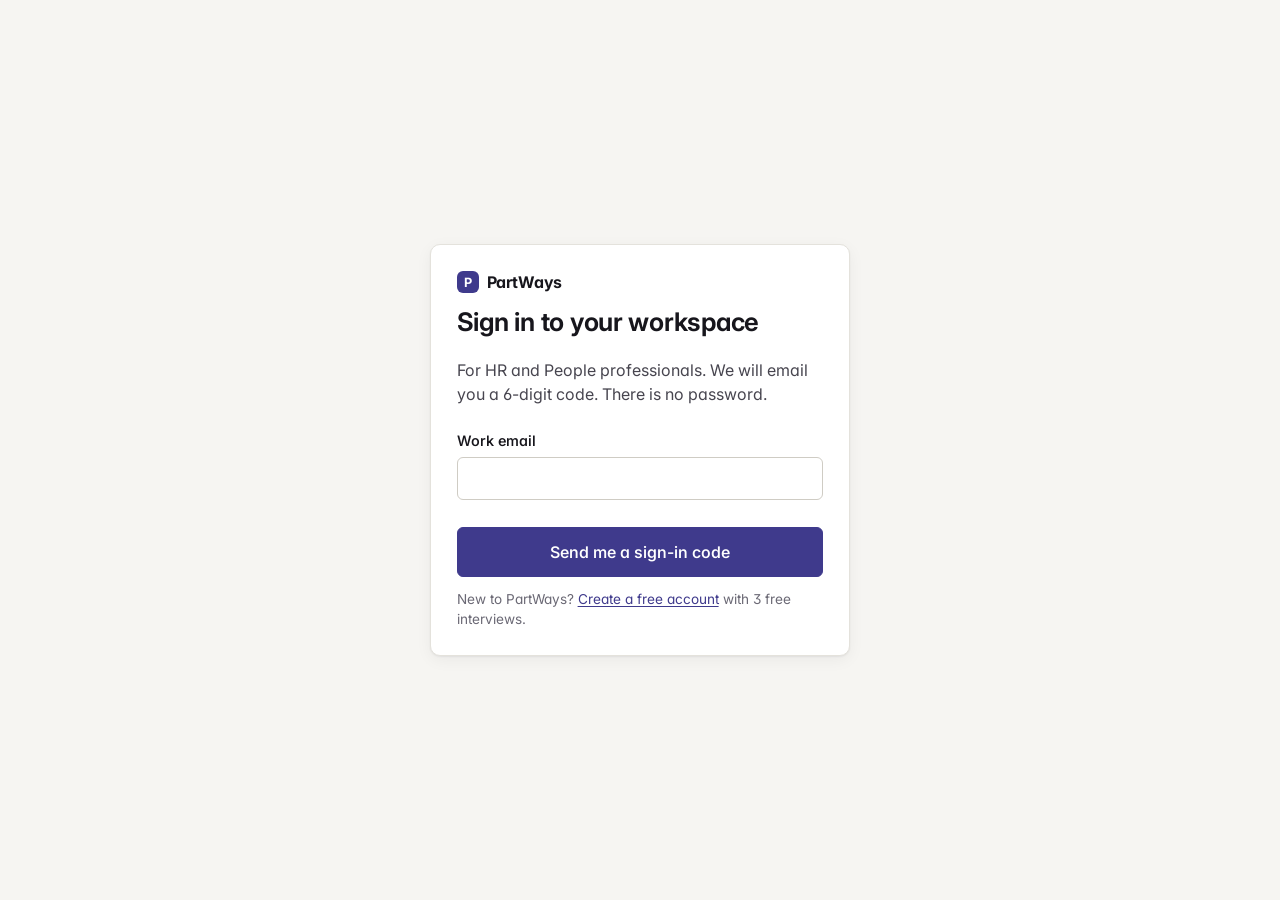
==== hr/index.html @ f2185829 "first commit Co-Authored-By: Claude Opus 5.5 <noreply@anthropic.com>" ====
<!doctype html>
<html lang="en">
<head>
  <meta charset="utf-8">
  <meta name="viewport" content="width=device-width, initial-scale=1">
  <title>PartWays workspace</title>
  <link rel="preconnect" href="https://fonts.googleapis.com">
  <link rel="stylesheet" href="https://fonts.googleapis.com/css2?family=Inter:wght@400;500;600;700&display=swap">
  <link rel="stylesheet" href="/css/base.css">
  <link rel="stylesheet" href="/css/hr.css">
  <link rel="icon" href="/favicon.svg" type="image/svg+xml">
</head>
<body>
  <a class="skip" href="#main">Skip to content</a>
  <div id="app"><main id="main" class="page"><p class="muted" style="padding:3rem 0">Loading…</p></main></div>
  <script type="module" src="/js/hr/app.js"></script>
</body>
</html>
---- css/base.css ----
/* PartWays design tokens and components. Plain CSS, light and dark. */
:root {
  color-scheme: light;
  --bg: #f6f5f2;
  --surface: #fcfcfb;
  --panel: #ffffff;
  --panel-2: #f2f1ee;
  --line: #e4e2dc;
  --line-strong: #cfccc4;
  --ink: #17161c;
  --ink-2: #47454f;
  --muted: #6b6975;
  --accent: #3f3a8c;
  --accent-ink: #ffffff;
  --accent-soft: #ecebf7;
  --brand: #0f766e;
  --focus: #2a78d6;
  --good: #0a7a0a;
  --good-soft: #e5f4e5;
  --warn: #8a5a00;
  --warn-soft: #fdf3dc;
  --bad: #b42323;
  --bad-soft: #fbe9e9;
  --info-soft: #e8f0fb;
  --demo: #9a3412;
  --demo-soft: #fff1e6;
  --series-1: #2a78d6;
  --series-2: #eb6834;
  --series-pos: #2a78d6;
  --series-neg: #e34948;
  --series-mixed: #6250d6;
  --series-neutral: #b5b3ad;
  --track: #ecebe7;
  --shadow: 0 1px 2px rgba(20, 18, 30, .06), 0 4px 16px rgba(20, 18, 30, .05);
  --radius: 10px;
  --radius-sm: 6px;
  --font: "Inter", system-ui, -apple-system, "Segoe UI", Roboto, sans-serif;
  --text-scale: 1;
}
@media (prefers-color-scheme: dark) {
  :root:not([data-theme="light"]) {
    color-scheme: dark;
    --bg: #121215; --surface: #1a1a19; --panel: #1f1f23; --panel-2: #26262b; --line: #34343a; --line-strong: #46464e;
    --ink: #f0efec; --ink-2: #d2d0cb; --muted: #a3a19b; --accent: #9d97f0; --accent-ink: #121215; --accent-soft: #2a2850;
    --focus: #6da7ec; --good: #5fc95f; --good-soft: #1c2e1c; --warn: #f0c060; --warn-soft: #33290f; --bad: #f08080; --bad-soft: #3a1d1d;
    --info-soft: #1c2738; --demo: #f6a26b; --demo-soft: #36231a;
    --series-1: #3987e5; --series-2: #d95926; --series-pos: #3987e5; --series-neg: #e66767; --series-mixed: #9085e9; --series-neutral: #5f5e59; --track: #2c2c31;
    --shadow: 0 1px 2px rgba(0, 0, 0, .4);
  }
}
:root[data-theme="dark"] {
  color-scheme: dark;
  --bg: #121215; --surface: #1a1a19; --panel: #1f1f23; --panel-2: #26262b; --line: #34343a; --line-strong: #46464e;
  --ink: #f0efec; --ink-2: #d2d0cb; --muted: #a3a19b; --accent: #9d97f0; --accent-ink: #121215; --accent-soft: #2a2850;
  --focus: #6da7ec; --good: #5fc95f; --good-soft: #1c2e1c; --warn: #f0c060; --warn-soft: #33290f; --bad: #f08080; --bad-soft: #3a1d1d;
  --info-soft: #1c2738; --demo: #f6a26b; --demo-soft: #36231a;
  --series-1: #3987e5; --series-2: #d95926; --series-pos: #3987e5; --series-neg: #e66767; --series-mixed: #9085e9; --series-neutral: #5f5e59; --track: #2c2c31;
  --shadow: 0 1px 2px rgba(0, 0, 0, .4);
}

*, *::before, *::after { box-sizing: border-box; }
html { font-size: calc(16px * var(--text-scale)); -webkit-text-size-adjust: 100%; }
body { margin: 0; font-family: var(--font); color: var(--ink); background: var(--bg); line-height: 1.5; font-feature-settings: "cv11", "ss01"; }
h1, h2, h3, h4 { line-height: 1.25; margin: 0 0 .5rem; font-weight: 650; letter-spacing: -.01em; }
h1 { font-size: 1.6rem; } h2 { font-size: 1.25rem; } h3 { font-size: 1.05rem; } h4 { font-size: .95rem; }
p { margin: 0 0 .75rem; }
a { color: var(--accent); text-underline-offset: 2px; }
small, .small { font-size: .85rem; }
.muted { color: var(--muted); }
.ink2 { color: var(--ink-2); }
.num { font-variant-numeric: tabular-nums; }
:focus-visible { outline: 3px solid var(--focus); outline-offset: 2px; border-radius: 4px; }
.sr-only { position: absolute; width: 1px; height: 1px; padding: 0; margin: -1px; overflow: hidden; clip: rect(0 0 0 0); white-space: nowrap; border: 0; }
.skip { position: absolute; left: -999px; top: 8px; background: var(--panel); padding: 8px 12px; z-index: 100; }
.skip:focus { left: 8px; }
@media (prefers-reduced-motion: reduce) { *, *::before, *::after { animation-duration: .01ms !important; transition-duration: .01ms !important; } }

/* Buttons */
.btn { display: inline-flex; align-items: center; justify-content: center; gap: .45rem; min-height: 40px; padding: .5rem 1rem; border-radius: var(--radius-sm);
  border: 1px solid var(--line-strong); background: var(--panel); color: var(--ink); font: inherit; font-weight: 550; font-size: .95rem; cursor: pointer; text-decoration: none; white-space: nowrap; }
.btn:hover { background: var(--panel-2); }
.btn.primary { background: var(--accent); border-color: var(--accent); color: var(--accent-ink); }
.btn.primary:hover { filter: brightness(1.08); }
.btn.danger { color: var(--bad); border-color: color-mix(in srgb, var(--bad) 40%, var(--line)); }
.btn.ghost { border-color: transparent; background: transparent; }
.btn.ghost:hover { background: var(--panel-2); }
.btn.sm { min-height: 32px; padding: .25rem .65rem; font-size: .85rem; }
.btn.lg { min-height: 48px; padding: .75rem 1.4rem; font-size: 1rem; }
.btn[disabled], .btn[aria-disabled="true"] { opacity: .55; cursor: not-allowed; }
.ico { width: 1.2em; height: 1.2em; flex: none; vertical-align: -0.2em; }
.btn .ico { width: 1.1em; height: 1.1em; }
.linkbtn { background: none; border: 0; padding: 0; color: var(--accent); font: inherit; cursor: pointer; text-decoration: underline; text-underline-offset: 2px; }

/* Forms */
label { font-weight: 550; font-size: .9rem; }
.field { display: grid; gap: .3rem; margin-bottom: .9rem; }
.field .hint { font-size: .82rem; color: var(--muted); font-weight: 400; }
input[type=text], input[type=email], input[type=tel], input[type=date], input[type=number], input[type=search], select, textarea {
  font: inherit; color: var(--ink); background: var(--panel); border: 1px solid var(--line-strong); border-radius: var(--radius-sm); padding: .55rem .7rem; width: 100%; min-height: 40px; }
textarea { min-height: 90px; resize: vertical; line-height: 1.45; }
input:focus, select:focus, textarea:focus { outline: 2px solid var(--focus); outline-offset: 0; border-color: var(--focus); }
.check { display: flex; gap: .55rem; align-items: flex-start; font-weight: 450; }
.check input { margin-top: .25rem; width: 1.05rem; height: 1.05rem; accent-color: var(--accent); }
.otp { letter-spacing: .5em; font-size: 1.4rem; text-align: center; font-variant-numeric: tabular-nums; max-width: 14rem; }

/* Layout */
.row { display: flex; gap: .75rem; align-items: center; flex-wrap: wrap; }
.row.between { justify-content: space-between; }
.row.end { justify-content: flex-end; }
.stack { display: grid; gap: .75rem; }
.grid { display: grid; gap: 1rem; }
.g2 { grid-template-columns: repeat(2, minmax(0, 1fr)); }
.g3 { grid-template-columns: repeat(3, minmax(0, 1fr)); }
.g4 { grid-template-columns: repeat(4, minmax(0, 1fr)); }
@media (max-width: 900px) { .g3, .g4 { grid-template-columns: repeat(2, minmax(0, 1fr)); } }
@media (max-width: 640px) { .g2, .g3, .g4 { grid-template-columns: 1fr; } }
.spacer { flex: 1; }

/* Surfaces */
.card { background: var(--panel); border: 1px solid var(--line); border-radius: var(--radius); padding: 1.1rem 1.2rem; box-shadow: var(--shadow); min-width: 0; }
.card h3 { margin-bottom: .35rem; }
.card.flat { box-shadow: none; }
.card.soft { background: var(--panel-2); box-shadow: none; }
.divider { border: 0; border-top: 1px solid var(--line); margin: 1rem 0; }

/* Badges and notices */
.badge { display: inline-flex; align-items: center; gap: .3rem; font-size: .75rem; font-weight: 600; padding: .12rem .5rem; border-radius: 999px; background: var(--panel-2); color: var(--ink-2); border: 1px solid var(--line); white-space: nowrap; }
.badge.good { background: var(--good-soft); color: var(--good); border-color: transparent; }
.badge.warn { background: var(--warn-soft); color: var(--warn); border-color: transparent; }
.badge.bad { background: var(--bad-soft); color: var(--bad); border-color: transparent; }
.badge.accent { background: var(--accent-soft); color: var(--accent); border-color: transparent; }
.badge.demo { background: var(--demo-soft); color: var(--demo); border-color: transparent; }
.badge.info { background: var(--info-soft); color: var(--ink-2); border-color: transparent; }
.notice { border-radius: var(--radius-sm); padding: .7rem .9rem; background: var(--info-soft); color: var(--ink); font-size: .92rem; display: flex; gap: .6rem; align-items: flex-start; }
.notice.warn { background: var(--warn-soft); }
.notice.bad { background: var(--bad-soft); }
.notice.good { background: var(--good-soft); }
.notice.demo { background: var(--demo-soft); }
.notice .ico { flex: none; margin-top: .15rem; }

/* Tables */
.table-wrap { overflow-x: auto; border: 1px solid var(--line); border-radius: var(--radius-sm); }
table { border-collapse: collapse; width: 100%; font-size: .9rem; }
th, td { text-align: left; padding: .55rem .7rem; border-bottom: 1px solid var(--line); vertical-align: top; }
th { font-weight: 600; color: var(--ink-2); background: var(--panel-2); font-size: .82rem; }
tr:last-child td { border-bottom: 0; }
td.num, th.num { text-align: right; font-variant-numeric: tabular-nums; }
tr.clickable { cursor: pointer; }
tr.clickable:hover td { background: var(--panel-2); }

/* Tabs */
.tabs { display: flex; gap: .25rem; border-bottom: 1px solid var(--line); margin-bottom: 1rem; overflow-x: auto; }
.tabs button, .tabs a { background: none; border: 0; border-bottom: 2px solid transparent; padding: .6rem .8rem; font: inherit; font-weight: 550; color: var(--muted); cursor: pointer; text-decoration: none; white-space: nowrap; }
.tabs [aria-selected="true"] { color: var(--ink); border-bottom-color: var(--accent); }

/* Modal */
dialog { border: 0; border-radius: var(--radius); padding: 0; max-width: min(640px, calc(100vw - 32px)); width: 100%; background: var(--panel); color: var(--ink); box-shadow: 0 20px 60px rgba(0,0,0,.25); }
dialog::backdrop { background: rgba(20, 18, 30, .45); }
dialog .dlg-head { padding: 1rem 1.2rem .4rem; }
dialog .dlg-body { padding: .4rem 1.2rem 1rem; max-height: 70vh; overflow: auto; }
dialog .dlg-foot { padding: .8rem 1.2rem; border-top: 1px solid var(--line); display: flex; gap: .5rem; justify-content: flex-end; flex-wrap: wrap; }
dialog.wide { max-width: min(900px, calc(100vw - 32px)); }

/* Toast */
#toasts { position: fixed; bottom: 16px; left: 50%; transform: translateX(-50%); display: grid; gap: 8px; z-index: 1000; width: min(520px, calc(100vw - 32px)); }
.toast { background: var(--ink); color: var(--bg); padding: .7rem 1rem; border-radius: var(--radius-sm); box-shadow: var(--shadow); font-size: .92rem; display: flex; gap: .6rem; align-items: center; }
.toast.bad { background: var(--bad); color: #fff; }

/* Loading */
.spinner { width: 18px; height: 18px; border: 2px solid var(--line-strong); border-top-color: var(--accent); border-radius: 50%; animation: spin .8s linear infinite; display: inline-block; vertical-align: middle; }
@keyframes spin { to { transform: rotate(360deg); } }
.skeleton { background: linear-gradient(90deg, var(--panel-2), var(--line), var(--panel-2)); background-size: 200% 100%; animation: shimmer 1.4s infinite; border-radius: 6px; min-height: 1rem; }
@keyframes shimmer { to { background-position: -200% 0; } }
.empty { text-align: center; padding: 2rem 1rem; color: var(--muted); }
.empty h3 { color: var(--ink); }

/* Charts (HTML bars) */
.chart { display: grid; gap: .5rem; }
.bar-row { display: grid; grid-template-columns: minmax(120px, 34%) 1fr auto; gap: .6rem; align-items: center; font-size: .88rem; position: relative; }
.bar-row .lbl { color: var(--ink); overflow-wrap: anywhere; }
.bar-row .val { color: var(--ink-2); font-variant-numeric: tabular-nums; min-width: 6.5rem; text-align: right; font-size: .84rem; }
.bar-track { height: 14px; background: var(--track); border-radius: 0 4px 4px 0; position: relative; }
.bar { height: 100%; background: var(--series-1); border-radius: 0 4px 4px 0; min-width: 2px; }
.bar.s2 { background: var(--series-2); }
.bar-pair { display: grid; gap: 2px; }
.bar-pair .bar-track { height: 10px; }
.stackbar { display: flex; height: 14px; gap: 2px; border-radius: 0 4px 4px 0; overflow: hidden; background: var(--track); }
.stackbar > span { display: block; height: 100%; }
.legend { display: flex; gap: 1rem; flex-wrap: wrap; font-size: .82rem; color: var(--ink-2); }
.legend .key { display: inline-block; width: 12px; height: 12px; border-radius: 3px; margin-right: .35rem; vertical-align: -1px; }
.tip { position: fixed; pointer-events: none; background: var(--ink); color: var(--bg); padding: .4rem .6rem; border-radius: 6px; font-size: .8rem; z-index: 2000; max-width: 280px; box-shadow: var(--shadow); }
.unavailable { border: 1px dashed var(--line-strong); border-radius: var(--radius-sm); padding: .9rem; color: var(--ink-2); font-size: .9rem; background: var(--panel-2); }

/* Brand header pieces */
.pw-mark { display: inline-flex; align-items: center; gap: .5rem; font-weight: 700; letter-spacing: -.01em; color: var(--ink); text-decoration: none; }
.pw-mark .dot { width: 22px; height: 22px; border-radius: 6px; background: var(--accent); display: inline-grid; place-items: center; color: var(--accent-ink); font-size: .8rem; }
.org-chip { display: inline-flex; align-items: center; gap: .45rem; font-size: .85rem; color: var(--ink-2); }
.org-chip .sw { width: 10px; height: 10px; border-radius: 3px; background: var(--brand); }

.quote { border-left: 3px solid var(--line-strong); padding: .1rem 0 .1rem .8rem; margin: .4rem 0; }
.quote .kind { font-size: .75rem; color: var(--muted); font-weight: 600; text-transform: uppercase; letter-spacing: .04em; }
.kbd { font-family: ui-monospace, monospace; font-size: .8rem; background: var(--panel-2); border: 1px solid var(--line); border-radius: 4px; padding: 0 .3rem; }

/* Segmented controls and chips */
.seg { display: inline-flex; border: 1px solid var(--line-strong); border-radius: var(--radius-sm); overflow: hidden; flex-wrap: wrap; }
.seg button { border: 0; background: var(--panel); padding: .55rem .9rem; font: inherit; cursor: pointer; color: var(--ink); min-height: 40px; }
.seg button + button { border-left: 1px solid var(--line-strong); }
.seg button[aria-pressed="true"] { background: var(--accent); color: var(--accent-ink); }
.chips { display: flex; flex-wrap: wrap; gap: .45rem; }
.chip { border: 1px solid var(--line-strong); background: var(--panel); border-radius: 999px; padding: .35rem .8rem; font: inherit; font-size: .88rem; cursor: pointer; color: var(--ink); }
.chip[aria-pressed="true"] { background: var(--accent-soft); border-color: var(--accent); color: var(--accent); }

[tabindex="-1"]:focus { outline: none; }
.mono { font-family: ui-monospace, SFMono-Regular, Menlo, Consolas, monospace; letter-spacing: .02em; }
.update-bar { position: fixed; top: 12px; left: 50%; transform: translateX(-50%); z-index: 1100; width: min(640px, calc(100vw - 32px)); display: flex; flex-wrap: wrap; align-items: center; gap: .6rem; background: var(--ink); color: var(--bg); padding: .65rem .8rem .65rem 1rem; border-radius: var(--radius); box-shadow: var(--shadow); font-size: .92rem; }
.update-bar > span { flex: 1 1 220px; }
.update-bar .muted-on-ink { opacity: .75; }
.update-bar .btn.ghost { color: var(--bg); }
[hidden] { display: none !important; }
---- css/hr.css ----
/* HR workspace layout: sidebar navigation, dense but calm pages. */
body { background: var(--bg); }
.shell { display: grid; grid-template-columns: 236px minmax(0, 1fr); min-height: 100vh; }
.side { background: var(--surface); border-right: 1px solid var(--line); padding: 1rem .75rem; display: flex; flex-direction: column; gap: 1rem; position: sticky; top: 0; height: 100vh; overflow-y: auto; }
.side nav { display: grid; gap: 2px; }
.side nav a { display: flex; align-items: center; gap: .6rem; padding: .5rem .65rem; border-radius: var(--radius-sm); color: var(--ink-2); text-decoration: none; font-weight: 520; font-size: .93rem; }
.side nav a:hover { background: var(--panel-2); color: var(--ink); }
.side nav a[aria-current="page"] { background: var(--accent-soft); color: var(--accent); }
.side nav .count { margin-left: auto; font-size: .75rem; background: var(--panel-2); border-radius: 999px; padding: 0 .45rem; color: var(--ink-2); }
.side .section-label { font-size: .72rem; text-transform: uppercase; letter-spacing: .06em; color: var(--muted); padding: .2rem .65rem; font-weight: 600; }
.side .foot { margin-top: auto; display: grid; gap: .5rem; font-size: .82rem; }
.demo-strip { background: var(--demo-soft); color: var(--demo); font-size: .8rem; text-align: center; padding: .3rem 1rem; font-weight: 550; }
.topline { display: flex; align-items: center; gap: .75rem; padding: .75rem 1.5rem; border-bottom: 1px solid var(--line); background: var(--surface); flex-wrap: wrap; position: sticky; top: 0; z-index: 20; }
.topline .crumbs { font-size: .88rem; color: var(--muted); }
.topline .crumbs a { color: var(--muted); text-decoration: none; }
.topline .crumbs a:hover { color: var(--ink); text-decoration: underline; }
.page { padding: 1.5rem; max-width: 1240px; width: 100%; margin: 0 auto; }
.page-head { display: flex; align-items: flex-start; justify-content: space-between; gap: 1rem; flex-wrap: wrap; margin-bottom: 1.25rem; }
.page-head h1 { margin: 0; }
.page-head p { margin: .3rem 0 0; color: var(--ink-2); max-width: 70ch; }
.menu-btn { display: none; }
@media (max-width: 860px) {
  .shell { grid-template-columns: 1fr; }
  .side { position: fixed; inset: 0 auto 0 0; width: 260px; z-index: 50; transform: translateX(-100%); transition: transform .2s; box-shadow: var(--shadow); }
  .side.open { transform: none; }
  .menu-btn { display: inline-flex; }
  .page { padding: 1rem; }
  .topline { padding: .6rem 1rem; }
}

/* Stat tiles */
.stats { display: grid; grid-template-columns: repeat(auto-fit, minmax(150px, 1fr)); gap: .75rem; }
.stat { background: var(--panel); border: 1px solid var(--line); border-radius: var(--radius); padding: .85rem 1rem; }
.stat .k { font-size: .8rem; color: var(--muted); font-weight: 550; }
.stat .v { font-size: 1.6rem; font-weight: 650; font-variant-numeric: tabular-nums; letter-spacing: -.02em; }
.stat .s { font-size: .8rem; color: var(--ink-2); }

/* Filters */
.filters { display: flex; flex-wrap: wrap; gap: .5rem; align-items: center; background: var(--surface); border: 1px solid var(--line); border-radius: var(--radius); padding: .6rem .75rem; margin-bottom: 1rem; }
.filters select { width: auto; min-height: 34px; padding: .25rem .5rem; font-size: .88rem; }
.filters label { font-size: .78rem; color: var(--muted); font-weight: 550; display: grid; gap: 2px; }
.active-filters { display: flex; gap: .4rem; flex-wrap: wrap; }
.fchip { display: inline-flex; align-items: center; gap: .3rem; border-radius: 999px; background: var(--accent-soft); color: var(--accent); padding: .15rem .3rem .15rem .65rem; font-size: .8rem; font-weight: 550; }
.fchip button { border: 0; background: none; color: inherit; cursor: pointer; font-size: 1rem; line-height: 1; padding: 0 .25rem; }

/* Narrative */
.narr { display: grid; gap: .6rem; }
.narr p { margin: 0; }
.ref { font-size: .78rem; margin-left: .3rem; }
.prog-card { display: grid; gap: .5rem; cursor: pointer; text-align: left; font: inherit; color: inherit; }
.prog-card:hover { border-color: var(--line-strong); }
.kv { display: grid; grid-template-columns: max-content 1fr; gap: .3rem 1rem; font-size: .9rem; }
.kv dt { color: var(--muted); }
.kv dd { margin: 0; }
.list-plain { list-style: none; margin: 0; padding: 0; display: grid; gap: .5rem; }
.objective { border: 1px solid var(--line); border-radius: var(--radius); padding: .9rem 1rem; background: var(--panel); display: grid; gap: .55rem; }
.objective.highlight { box-shadow: 0 0 0 3px var(--accent-soft); border-color: var(--accent); }
.topic { border: 1px solid var(--line); border-radius: var(--radius-sm); padding: .7rem .85rem; background: var(--panel); display: grid; gap: .4rem; }
.topic .head { display: flex; gap: .5rem; align-items: center; flex-wrap: wrap; }
.diff { font-size: .85rem; }
.diff li { margin-bottom: .2rem; }
.whatsapp { background: #e7f6e1; color: #102a0c; border-radius: 10px 10px 10px 2px; padding: .7rem .9rem; font-size: .92rem; max-width: 420px; white-space: pre-wrap; box-shadow: 0 1px 1px rgba(0,0,0,.08); }
:root[data-theme="dark"] .whatsapp { background: #1f3b1a; color: #e5f5df; }
@media (prefers-color-scheme: dark) { :root:not([data-theme="light"]) .whatsapp { background: #1f3b1a; color: #e5f5df; } }
.board { display: grid; grid-template-columns: repeat(5, minmax(200px, 1fr)); gap: .75rem; overflow-x: auto; }
.board .col { background: var(--panel-2); border-radius: var(--radius); padding: .6rem; display: grid; gap: .5rem; align-content: start; min-height: 120px; }
.board .col h3 { font-size: .85rem; color: var(--ink-2); margin: .2rem .2rem .3rem; }
.mini { background: var(--panel); border: 1px solid var(--line); border-radius: var(--radius-sm); padding: .6rem .7rem; font-size: .88rem; display: grid; gap: .25rem; cursor: pointer; text-align: left; color: inherit; font: inherit; }
.mini:hover { border-color: var(--line-strong); }
.answer { display: grid; gap: .6rem; }
.answer h4 { font-size: .78rem; text-transform: uppercase; letter-spacing: .05em; color: var(--muted); margin: 0; }
.msg-q { justify-self: end; background: var(--accent-soft); border-radius: 12px 12px 2px 12px; padding: .55rem .85rem; max-width: 80%; }
.section-edit { border: 1px solid var(--line); border-radius: var(--radius); background: var(--panel); padding: .9rem 1rem; display: grid; gap: .6rem; }
.section-edit.excluded { opacity: .6; background: var(--panel-2); }
.section-edit textarea { min-height: 110px; }
.present { position: fixed; inset: 0; background: var(--surface); z-index: 100; display: grid; grid-template-rows: auto 1fr auto; }
.present .slide { max-width: 980px; width: 100%; margin: 0 auto; padding: 3rem 2rem; display: grid; align-content: center; gap: 1.2rem; overflow-y: auto; }
.present .slide h2 { font-size: 2rem; }
.present .slide p { font-size: 1.2rem; line-height: 1.6; }
.present .bar-row { font-size: 1rem; }
.present .ctrl { display: flex; justify-content: space-between; align-items: center; padding: .75rem 1.5rem; border-top: 1px solid var(--line); }
.present .top { display: flex; justify-content: space-between; padding: .75rem 1.5rem; font-size: .85rem; color: var(--muted); border-bottom: 1px solid var(--line); }
.chart-head { display: flex; justify-content: space-between; align-items: center; gap: .5rem; flex-wrap: wrap; margin-bottom: .6rem; }
.chart-head h3 { margin: 0; }
.toggle-view { font-size: .8rem; }
.split { display: grid; grid-template-columns: minmax(0, 1.4fr) minmax(0, 1fr); gap: 1rem; align-items: start; }
@media (max-width: 1000px) { .split { grid-template-columns: 1fr; } }
.sticky-side { position: sticky; top: 70px; }
.login { min-height: 100vh; display: grid; place-items: center; padding: 1rem; }
.login .card { width: min(420px, 100%); padding: 1.6rem; }
.role-pill { font-size: .8rem; }
.evidence-item { display: grid; gap: .25rem; padding: .7rem 0; border-bottom: 1px solid var(--line); }
.evidence-item:last-child { border-bottom: 0; }
.tone-dot { width: 9px; height: 9px; border-radius: 50%; display: inline-block; margin-right: .3rem; }
.coverage-row { display: grid; grid-template-columns: 1fr auto; gap: .5rem; align-items: center; padding: .45rem 0; border-bottom: 1px solid var(--line); }
@media print {
  .side, .topline, .demo-strip, .no-print { display: none !important; }
  .shell { display: block; }
  .page { padding: 0; }
  .card { box-shadow: none; break-inside: avoid; }
}

/* Workspace switch, credits and billing */
.ws-switch { width: 100%; margin: .5rem 0 .25rem; }
.ws-switch { flex-wrap: nowrap; }
.ws-switch button { flex: 1; min-height: 34px; padding: .35rem .4rem; font-size: .82rem; white-space: nowrap; }
.linkish { background: none; border: 0; padding: 0; font: inherit; color: inherit; text-decoration: underline; cursor: pointer; }
.credits-slot a.badge { text-decoration: none; }
.packs { display: grid; grid-template-columns: repeat(auto-fit, minmax(180px, 1fr)); gap: .75rem; }
.pack { display: grid; gap: .35rem; align-content: start; text-align: left; }
.pack .price { font-size: 1.6rem; font-weight: 700; letter-spacing: -.01em; }
.pack .per { font-size: .8rem; color: var(--muted); }
.balance { font-size: 2.4rem; font-weight: 700; line-height: 1; }
.card.stack > .badge, .pack > .badge { justify-self: start; }
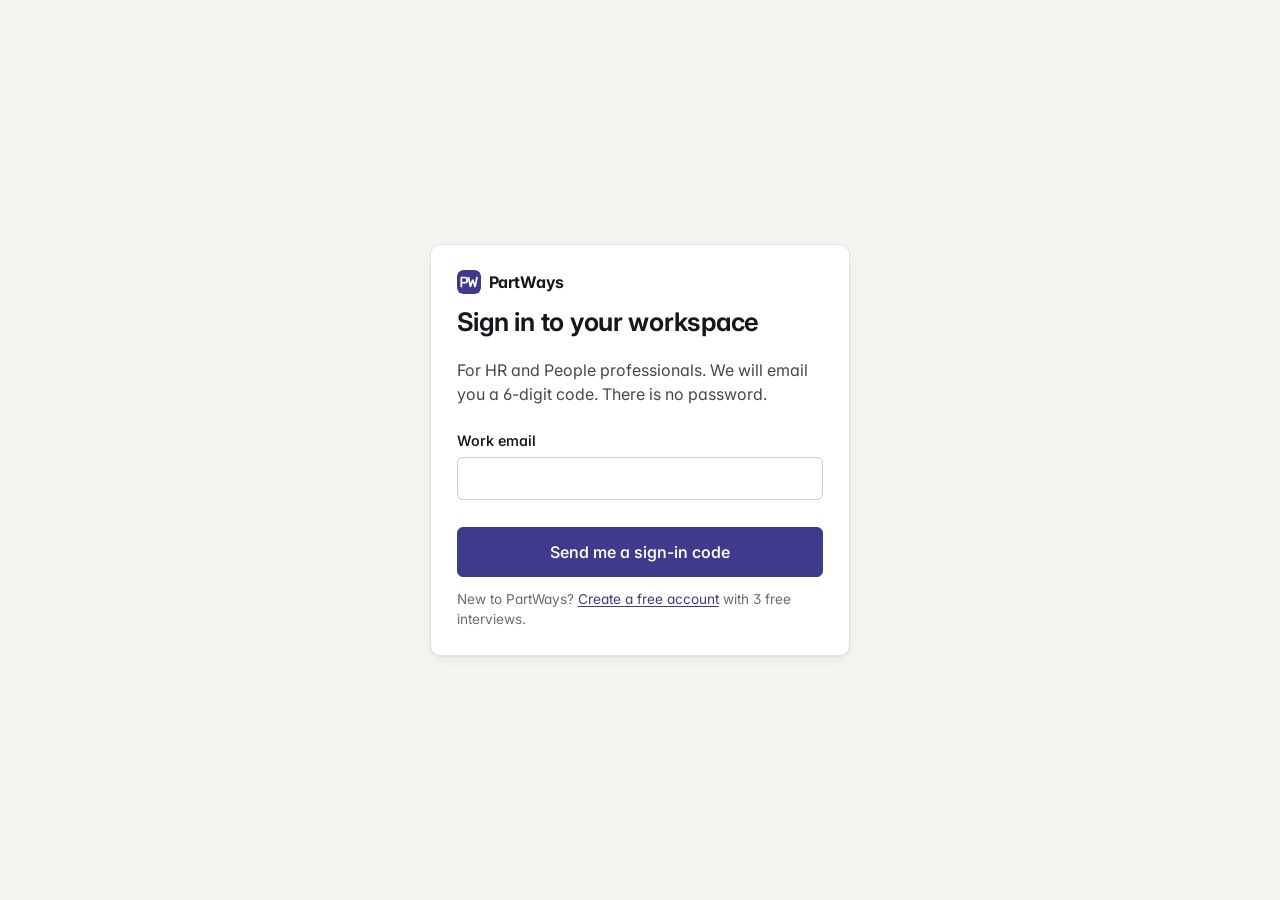
==== commit 76313e09: "Link previews: Open Graph and Twitter card tags, share image, PNG app icon Co-Authored-By: Claude Op" ====
--- a/hr/index.html
+++ b/hr/index.html
@@ -4,11 +4,21 @@
   <meta charset="utf-8">
   <meta name="viewport" content="width=device-width, initial-scale=1">
   <title>PartWays workspace</title>
+  <meta name="robots" content="noindex">
+  <meta property="og:type" content="website">
+  <meta property="og:site_name" content="PartWays">
+  <meta property="og:title" content="PartWays workspace">
+  <meta property="og:description" content="Sign in to your PartWays workspace.">
+  <meta property="og:image" content="https://partways.org/og-image.jpg">
+  <meta property="og:image:width" content="1200">
+  <meta property="og:image:height" content="630">
+  <meta name="twitter:card" content="summary_large_image">
   <link rel="preconnect" href="https://fonts.googleapis.com">
   <link rel="stylesheet" href="https://fonts.googleapis.com/css2?family=Inter:wght@400;500;600;700&display=swap">
   <link rel="stylesheet" href="/css/base.css">
   <link rel="stylesheet" href="/css/hr.css">
   <link rel="icon" href="/favicon.svg" type="image/svg+xml">
+  <link rel="apple-touch-icon" href="/apple-touch-icon.png">
 </head>
 <body>
   <a class="skip" href="#main">Skip to content</a>
--- a/css/base.css
+++ b/css/base.css
@@ -193,7 +193,8 @@
 
 /* Brand header pieces */
 .pw-mark { display: inline-flex; align-items: center; gap: .5rem; font-weight: 700; letter-spacing: -.01em; color: var(--ink); text-decoration: none; }
-.pw-mark .dot { width: 22px; height: 22px; border-radius: 6px; background: var(--accent); display: inline-grid; place-items: center; color: var(--accent-ink); font-size: .8rem; }
+/* The PartWays "PW" mark: the same SVG as the favicon, so they never differ. */
+.pw-mark .dot { width: 24px; height: 24px; flex: 0 0 24px; border-radius: 6px; background: url(/favicon.svg) center / contain no-repeat; color: transparent; font-size: 0; overflow: hidden; }
 .org-chip { display: inline-flex; align-items: center; gap: .45rem; font-size: .85rem; color: var(--ink-2); }
 .org-chip .sw { width: 10px; height: 10px; border-radius: 3px; background: var(--brand); }
 
